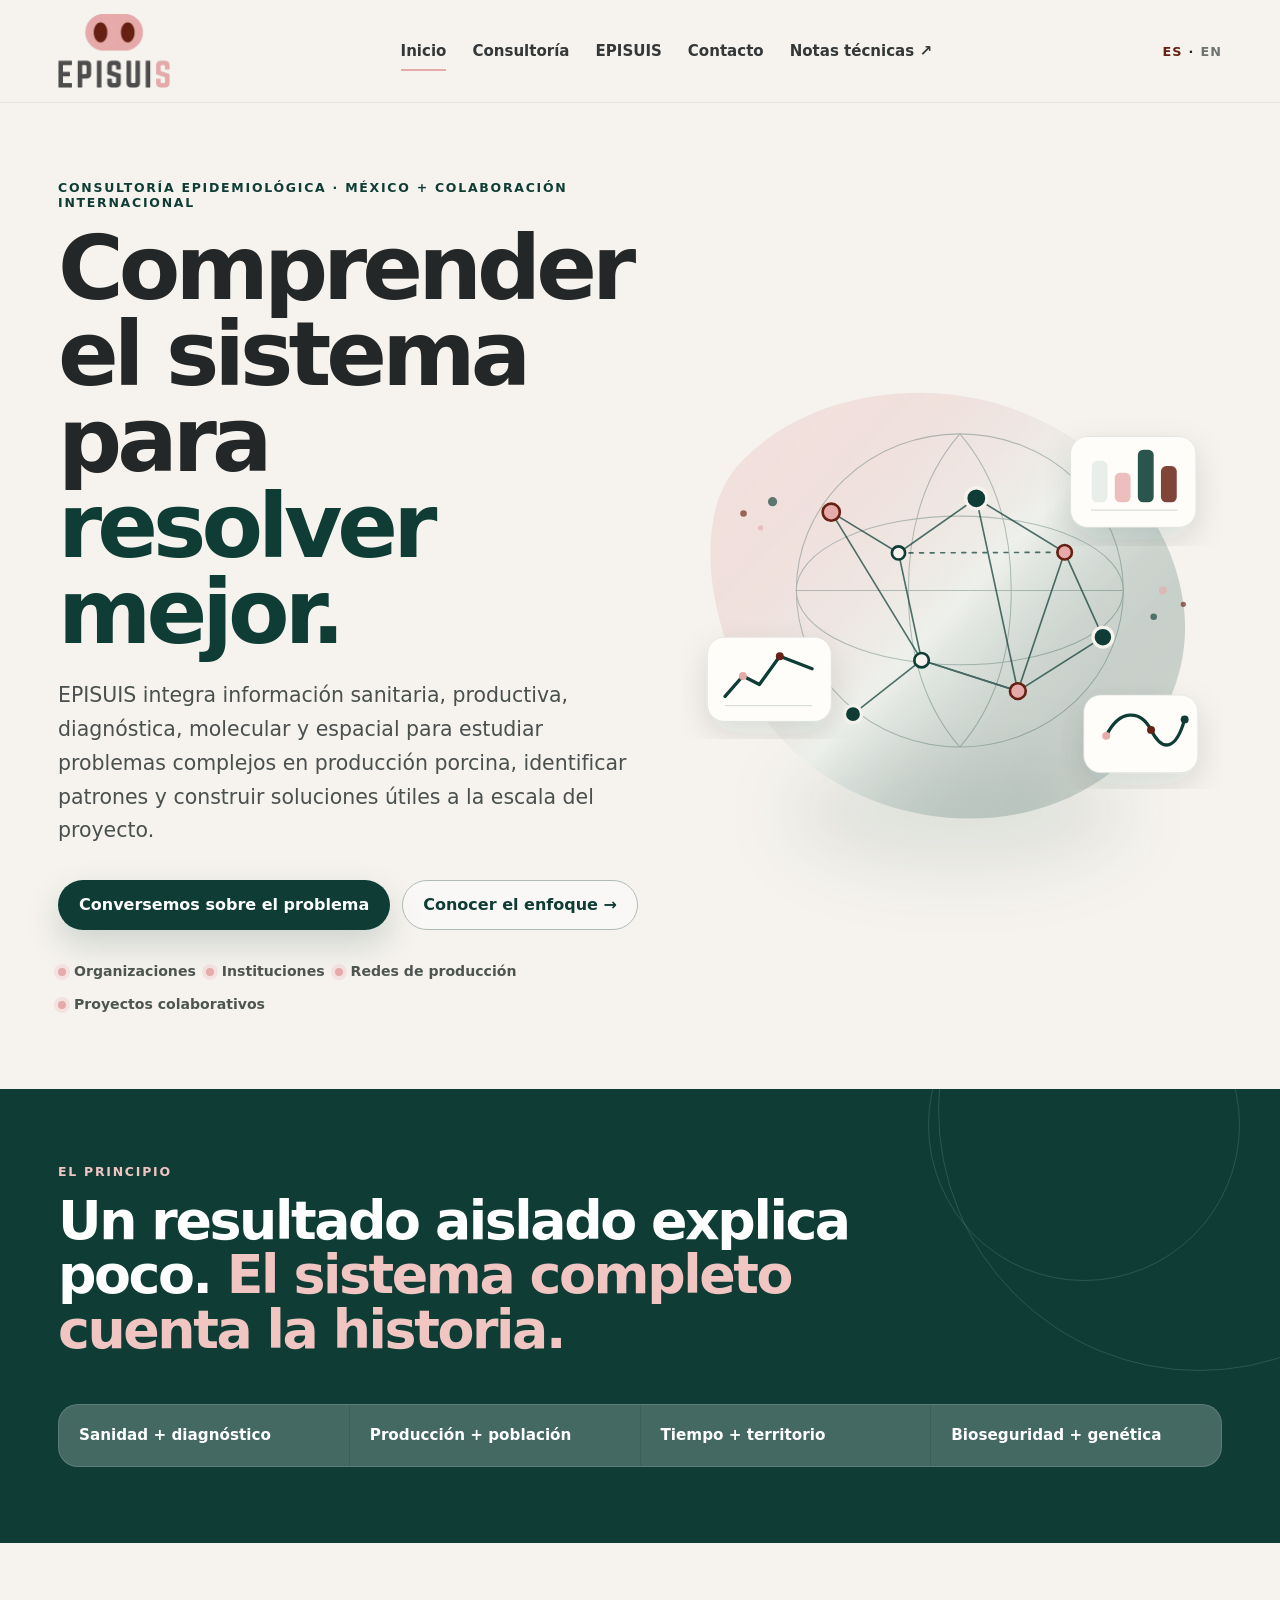
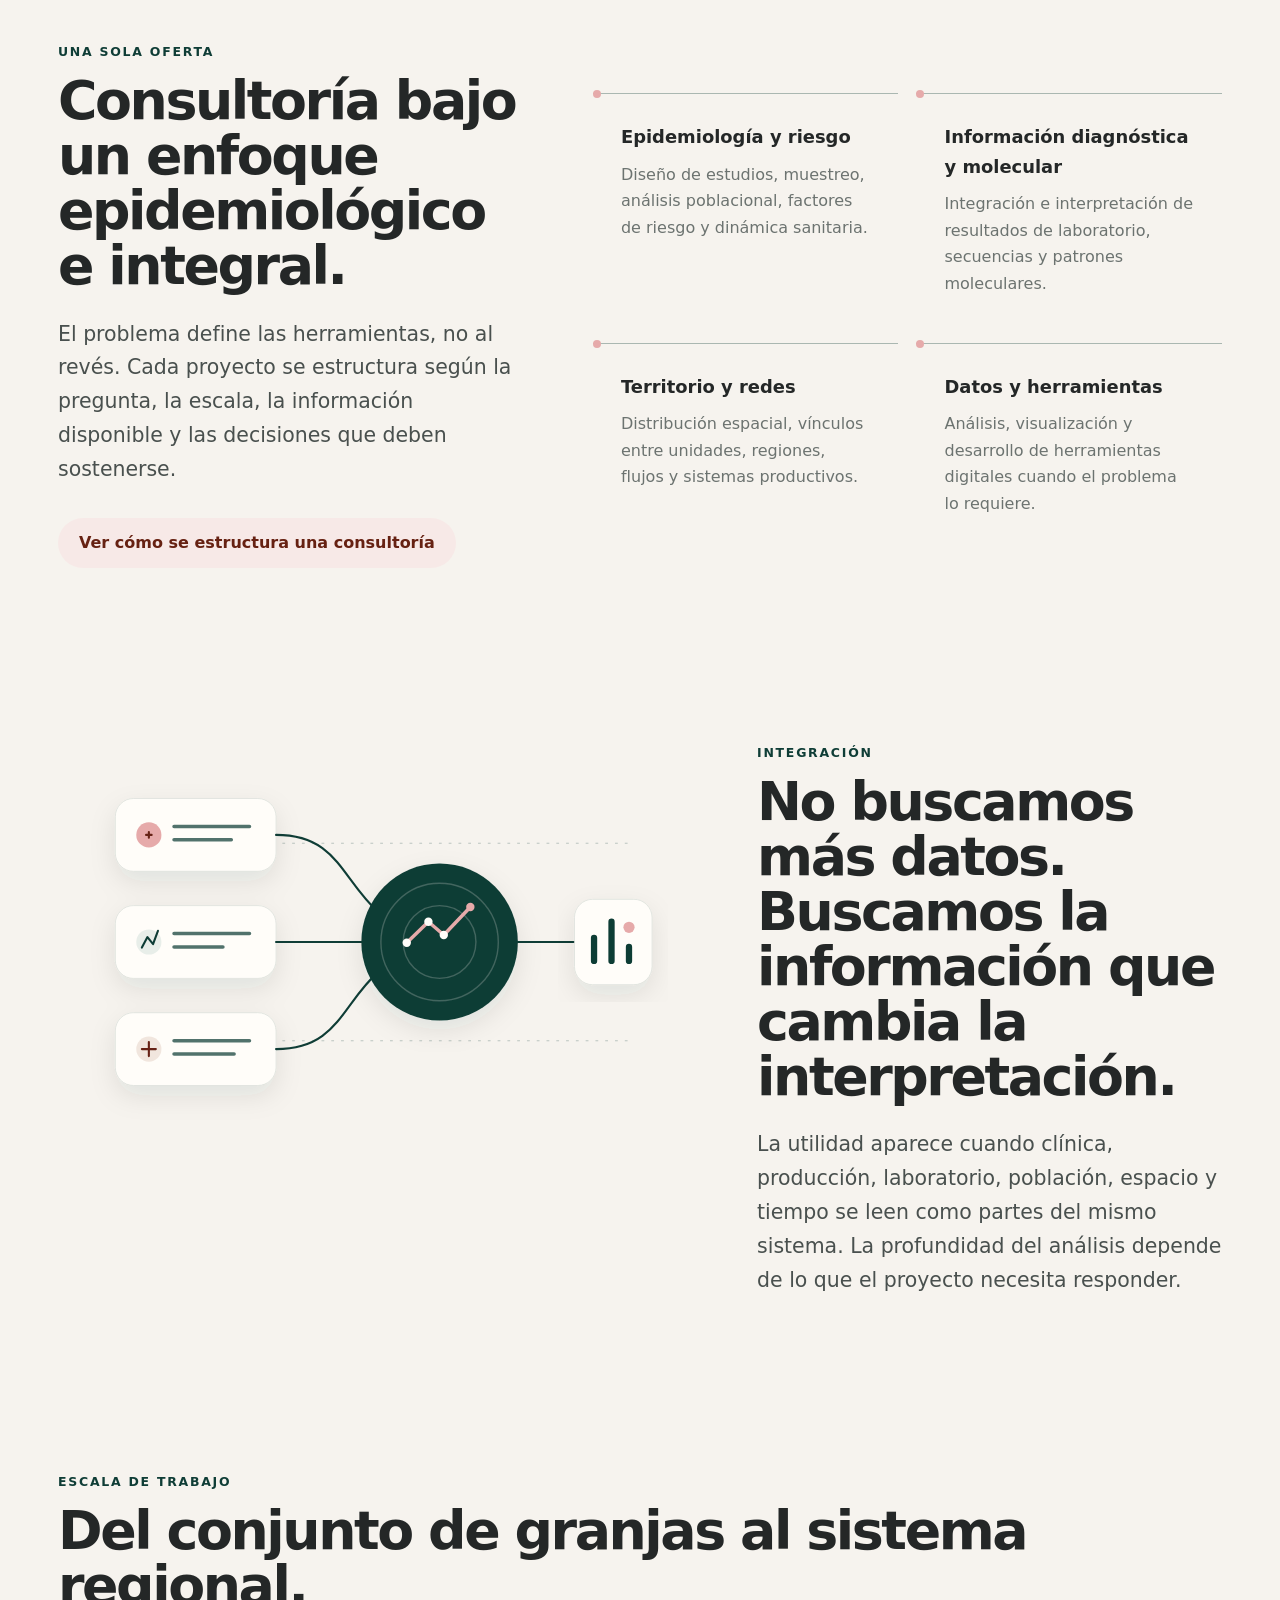
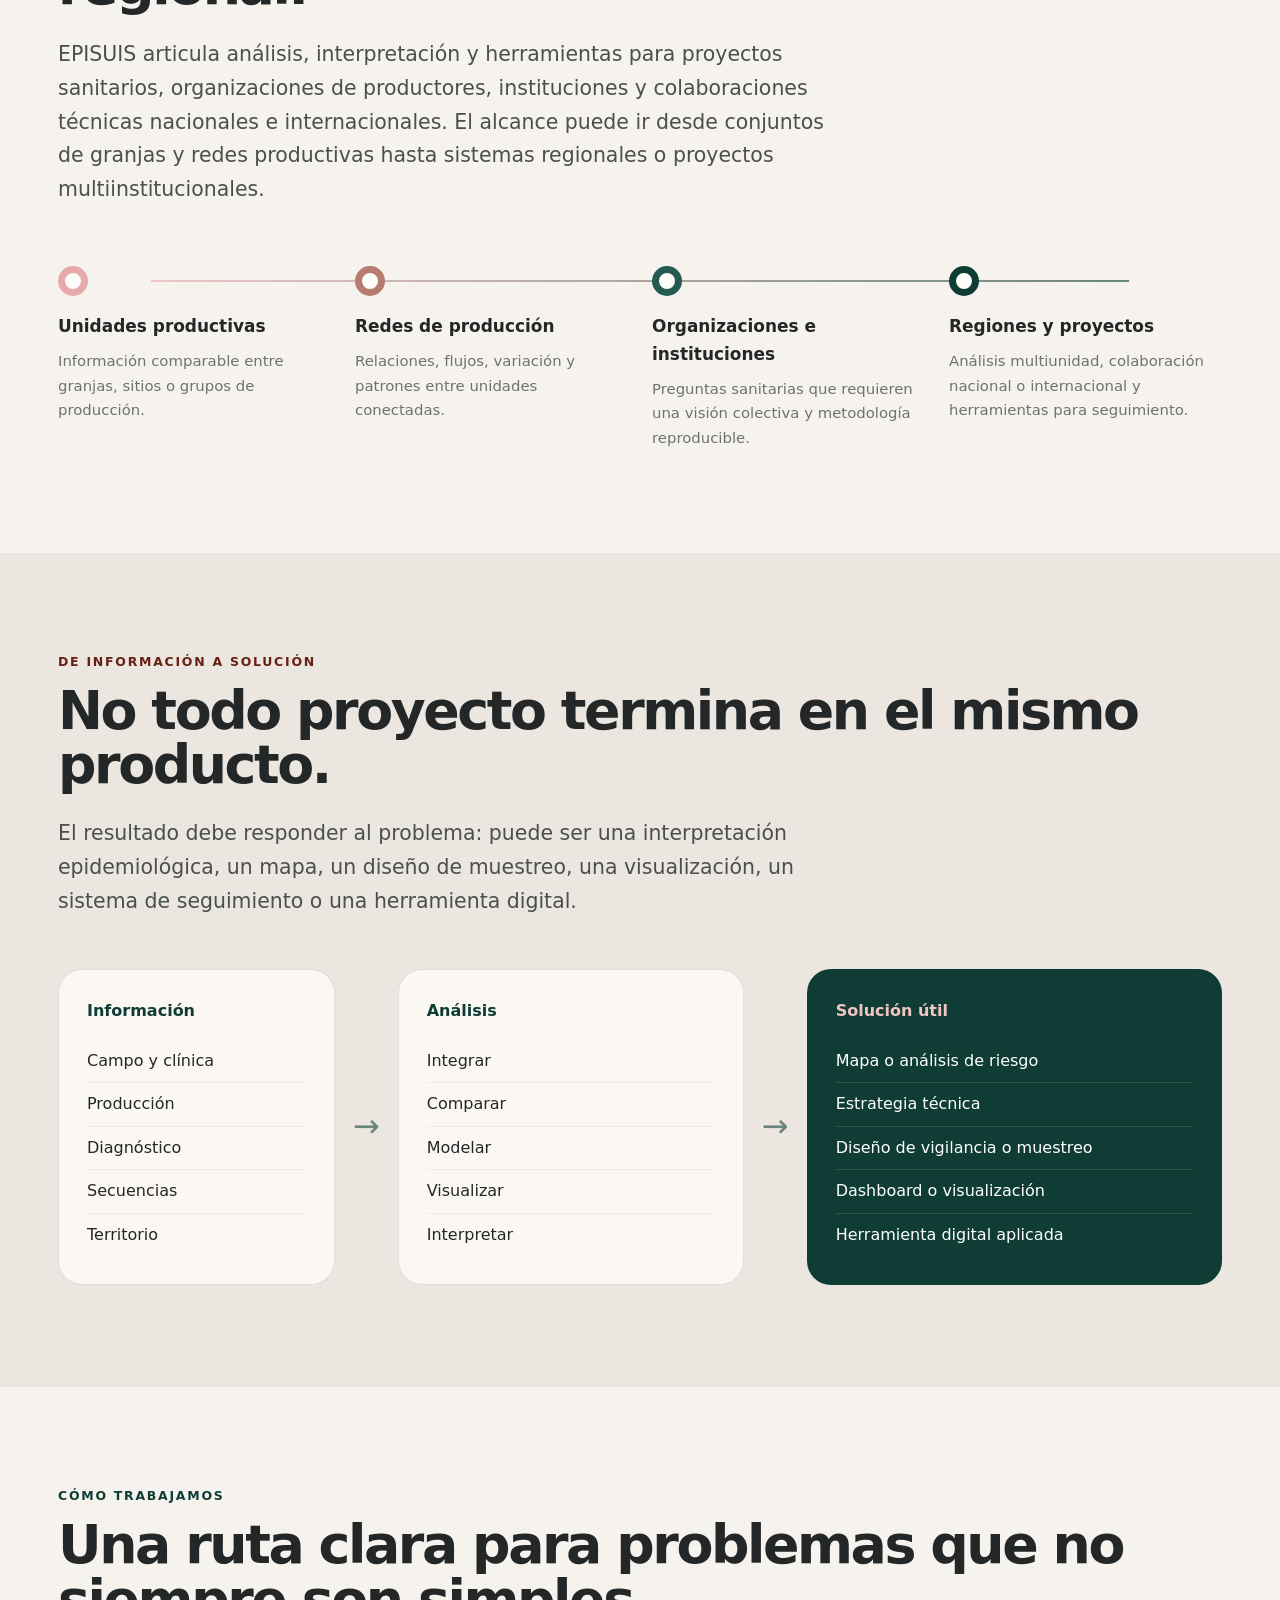
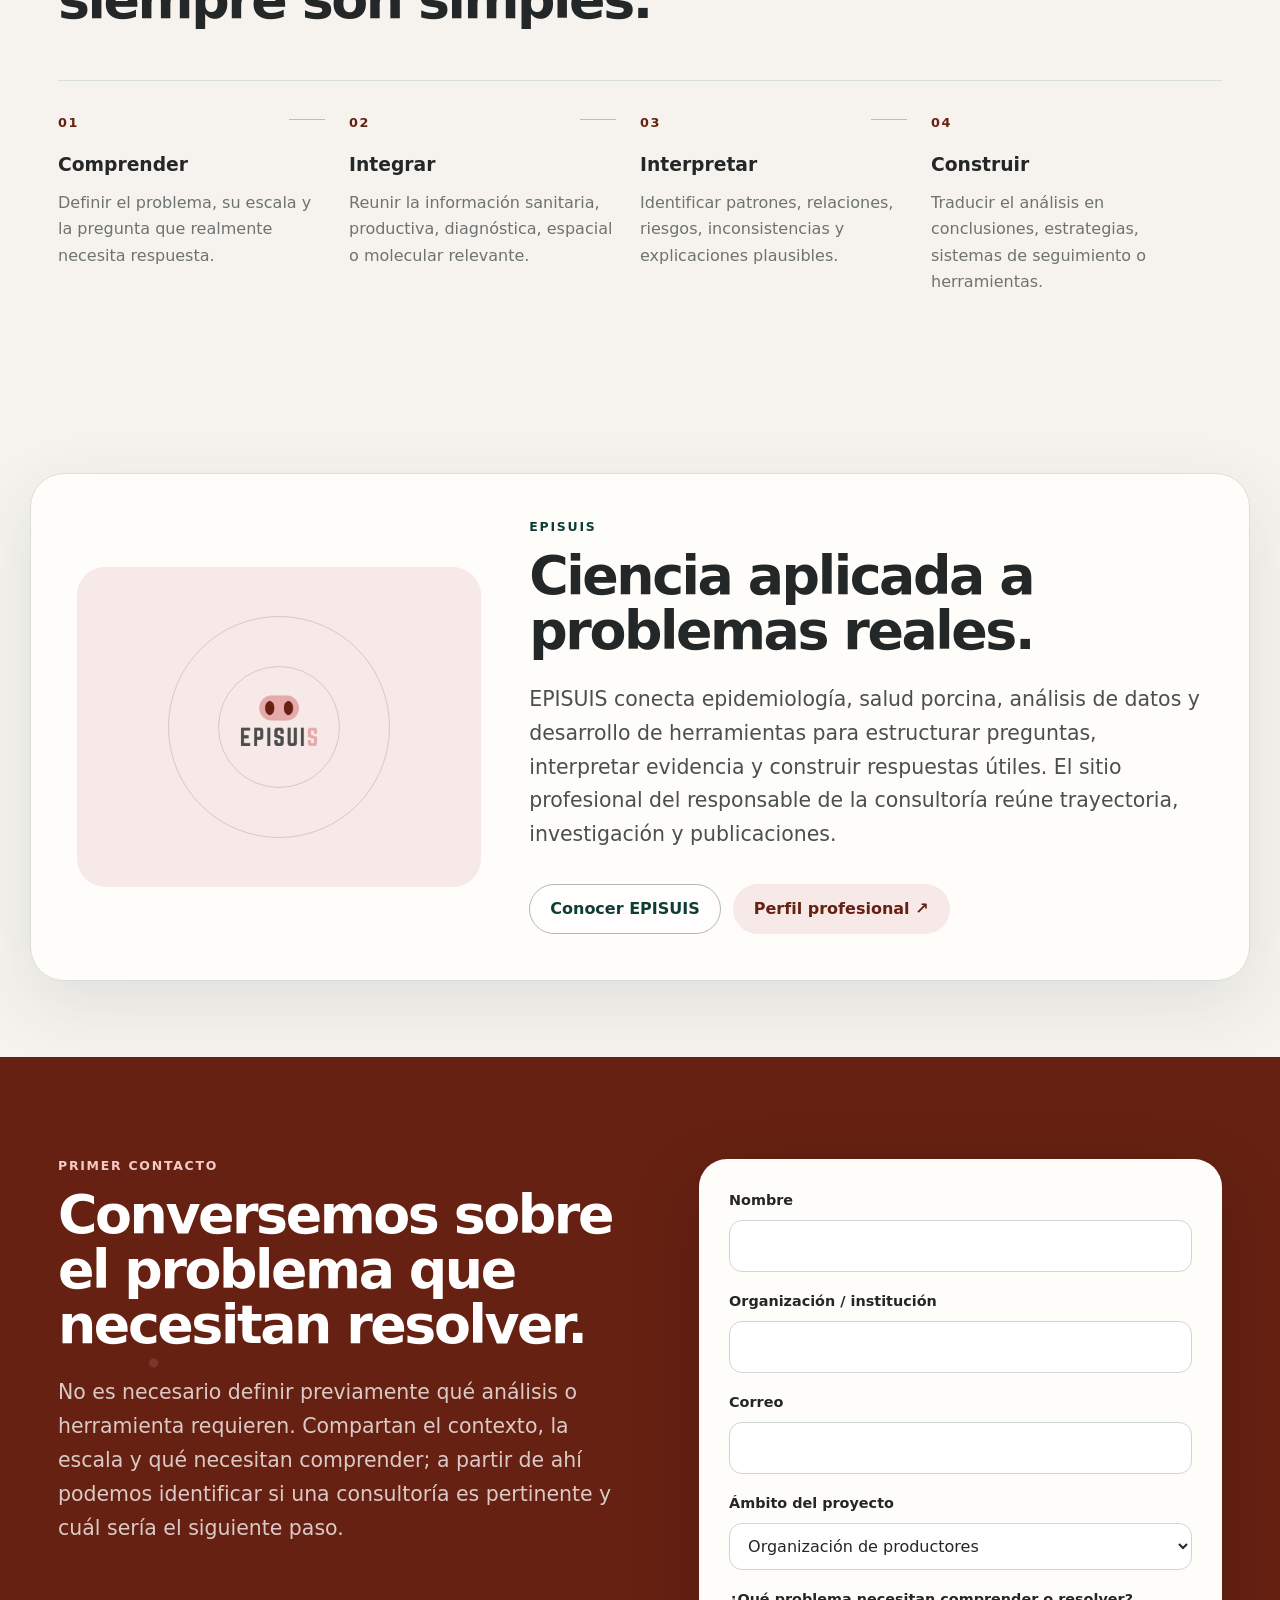
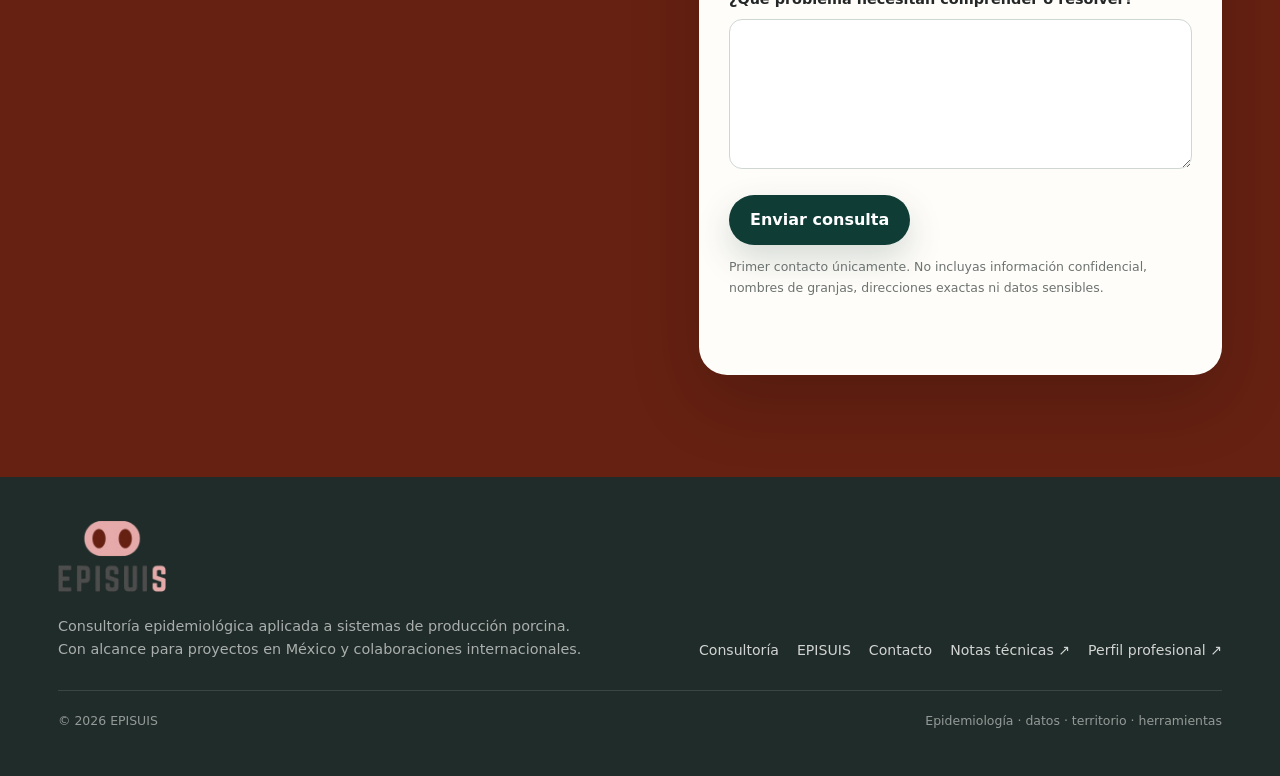
==== index.html @ 304ff1fd "Initial commit" ====
<!doctype html>
<html lang="es-MX">
<head>
  <meta charset="utf-8">
  <meta name="viewport" content="width=device-width, initial-scale=1">
  <title>EPISUIS | Consultoría epidemiológica aplicada a sistemas de producción porcina</title>
  <meta name="description" content="Consultoría epidemiológica para organizaciones, instituciones, redes de producción y proyectos porcinos. Integramos información sanitaria, productiva, diagnóstica, molecular y espacial para comprender problemas complejos y construir soluciones útiles.">
  <meta name="robots" content="index,follow,max-image-preview:large">
  <link rel="canonical" href="https://episuis.com.mx/">
  <link rel="alternate" hreflang="es-MX" href="https://episuis.com.mx/">
  <link rel="alternate" hreflang="en" href="https://episuis.com.mx/en/">
  <link rel="alternate" hreflang="x-default" href="https://episuis.com.mx/">
  <meta property="og:type" content="website">
  <meta property="og:title" content="EPISUIS | Epidemiología aplicada para comprender sistemas complejos">
  <meta property="og:description" content="Consultoría epidemiológica aplicada a sistemas de producción porcina, con alcance para proyectos en México y colaboraciones internacionales.">
  <meta property="og:url" content="https://episuis.com.mx/">
  <meta property="og:site_name" content="EPISUIS">
  <meta property="og:locale" content="es_MX">
  <meta property="og:image" content="https://episuis.com.mx/assets/images/identity/logo-square.png">
  <meta name="twitter:card" content="summary_large_image">
  <link rel="icon" type="image/png" href="assets/images/identity/favicon-source.png">
  <link rel="stylesheet" href="assets/css/style.css">
  <script type="application/ld+json">
  {
    "@context":"https://schema.org",
    "@type":"ProfessionalService",
    "name":"EPISUIS",
    "url":"https://episuis.com.mx/",
    "description":"Consultoría epidemiológica aplicada a sistemas de producción porcina.",
    "areaServed":"Worldwide",
    "knowsAbout":["Epidemiología porcina","Análisis de riesgo","Epidemiología molecular","Bioseguridad","Diseño de muestreo","Análisis espacial","Visualización de datos"]
  }
  </script>
</head>
<body>
<a class="skip-link" href="#contenido">Saltar al contenido</a>
<header class="site-header">
  <div class="header-inner">
    <a class="brand" href="./" aria-label="EPISUIS, inicio"><img src="assets/images/identity/logo-episuis.png" alt="EPISUIS"></a>
    <nav class="nav" aria-label="Navegación principal">
      <a href="./" aria-current="page">Inicio</a>
      <a href="consultoria.html">Consultoría</a>
      <a href="sobre.html">EPISUIS</a>
      <a href="contacto.html">Contacto</a>
      <a href="https://aljogaba.github.io/notas-tecnicas/" target="_blank" rel="noopener">Notas técnicas ↗</a>
    </nav>
    <div class="header-actions">
      <div class="lang-switch" aria-label="Idioma"><span class="active">ES</span><span>·</span><a href="en/">EN</a></div>
      <button class="menu-toggle" type="button" aria-label="Abrir menú" aria-expanded="false"><span></span></button>
    </div>
  </div>
</header>

<main id="contenido">
  <section class="hero">
    <div class="container hero-grid">
      <div class="hero-copy reveal">
        <p class="eyebrow">Consultoría epidemiológica · México + colaboración internacional</p>
        <h1 class="display">Comprender el sistema para <em>resolver mejor.</em></h1>
        <p class="lede">EPISUIS integra información sanitaria, productiva, diagnóstica, molecular y espacial para estudiar problemas complejos en producción porcina, identificar patrones y construir soluciones útiles a la escala del proyecto.</p>
        <div class="btn-row">
          <a class="btn btn-primary" href="contacto.html">Conversemos sobre el problema</a>
          <a class="btn btn-secondary" href="consultoria.html">Conocer el enfoque →</a>
        </div>
        <div class="hero-note" aria-label="Ámbitos de trabajo">
          <span>Organizaciones</span><span>Instituciones</span><span>Redes de producción</span><span>Proyectos colaborativos</span>
        </div>
      </div>
      <div class="hero-visual reveal" aria-hidden="true">
        <img src="assets/images/visuals/hero-system.svg" alt="">
      </div>
    </div>
  </section>

  <section class="statement section-tight">
    <div class="container reveal">
      <p class="eyebrow">El principio</p>
      <h2 class="h2">Un resultado aislado explica poco. <span>El sistema completo cuenta la historia.</span></h2>
      <div class="layer-strip" aria-label="Capas de información">
        <span>Sanidad + diagnóstico</span><span>Producción + población</span><span>Tiempo + territorio</span><span>Bioseguridad + genética</span>
      </div>
    </div>
  </section>

  <section class="section">
    <div class="container split">
      <div class="section-intro reveal">
        <p class="eyebrow">Una sola oferta</p>
        <h2 class="h2">Consultoría bajo un enfoque epidemiológico e integral.</h2>
        <p class="lede">El problema define las herramientas, no al revés. Cada proyecto se estructura según la pregunta, la escala, la información disponible y las decisiones que deben sostenerse.</p>
        <div class="btn-row"><a class="btn btn-soft" href="consultoria.html">Ver cómo se estructura una consultoría</a></div>
      </div>
      <div class="capability-grid reveal">
        <article class="capability"><h3>Epidemiología y riesgo</h3><p>Diseño de estudios, muestreo, análisis poblacional, factores de riesgo y dinámica sanitaria.</p></article>
        <article class="capability"><h3>Información diagnóstica y molecular</h3><p>Integración e interpretación de resultados de laboratorio, secuencias y patrones moleculares.</p></article>
        <article class="capability"><h3>Territorio y redes</h3><p>Distribución espacial, vínculos entre unidades, regiones, flujos y sistemas productivos.</p></article>
        <article class="capability"><h3>Datos y herramientas</h3><p>Análisis, visualización y desarrollo de herramientas digitales cuando el problema lo requiere.</p></article>
      </div>
    </div>
  </section>

  <section class="section-tight">
    <div class="container split reverse">
      <div class="split-media reveal"><img src="assets/images/visuals/integration-system.svg" alt="Esquema de capas de información que convergen en una interpretación epidemiológica y producen una salida útil."></div>
      <div class="section-intro reveal">
        <p class="eyebrow">Integración</p>
        <h2 class="h2">No buscamos más datos. Buscamos la información que cambia la interpretación.</h2>
        <p class="lede">La utilidad aparece cuando clínica, producción, laboratorio, población, espacio y tiempo se leen como partes del mismo sistema. La profundidad del análisis depende de lo que el proyecto necesita responder.</p>
      </div>
    </div>
  </section>

  <section class="section">
    <div class="container reveal">
      <p class="eyebrow">Escala de trabajo</p>
      <h2 class="h2">Del conjunto de granjas al sistema regional.</h2>
      <p class="lede">EPISUIS articula análisis, interpretación y herramientas para proyectos sanitarios, organizaciones de productores, instituciones y colaboraciones técnicas nacionales e internacionales. El alcance puede ir desde conjuntos de granjas y redes productivas hasta sistemas regionales o proyectos multiinstitucionales.</p>
      <div class="scale-track">
        <article class="scale-item"><span class="scale-dot" aria-hidden="true"></span><h3>Unidades productivas</h3><p>Información comparable entre granjas, sitios o grupos de producción.</p></article>
        <article class="scale-item"><span class="scale-dot" aria-hidden="true"></span><h3>Redes de producción</h3><p>Relaciones, flujos, variación y patrones entre unidades conectadas.</p></article>
        <article class="scale-item"><span class="scale-dot" aria-hidden="true"></span><h3>Organizaciones e instituciones</h3><p>Preguntas sanitarias que requieren una visión colectiva y metodología reproducible.</p></article>
        <article class="scale-item"><span class="scale-dot" aria-hidden="true"></span><h3>Regiones y proyectos</h3><p>Análisis multiunidad, colaboración nacional o internacional y herramientas para seguimiento.</p></article>
      </div>
    </div>
  </section>

  <section class="output-section section">
    <div class="container reveal">
      <p class="eyebrow kicker-rose">De información a solución</p>
      <h2 class="h2">No todo proyecto termina en el mismo producto.</h2>
      <p class="lede">El resultado debe responder al problema: puede ser una interpretación epidemiológica, un mapa, un diseño de muestreo, una visualización, un sistema de seguimiento o una herramienta digital.</p>
      <div class="output-flow" aria-label="Flujo de información a soluciones">
        <div class="output-group"><strong>Información</strong><ul><li>Campo y clínica</li><li>Producción</li><li>Diagnóstico</li><li>Secuencias</li><li>Territorio</li></ul></div>
        <div class="flow-arrow" aria-hidden="true">→</div>
        <div class="output-group"><strong>Análisis</strong><ul><li>Integrar</li><li>Comparar</li><li>Modelar</li><li>Visualizar</li><li>Interpretar</li></ul></div>
        <div class="flow-arrow" aria-hidden="true">→</div>
        <div class="output-group output-emphasis"><strong>Solución útil</strong><ul><li>Mapa o análisis de riesgo</li><li>Estrategia técnica</li><li>Diseño de vigilancia o muestreo</li><li>Dashboard o visualización</li><li>Herramienta digital aplicada</li></ul></div>
      </div>
    </div>
  </section>

  <section class="section">
    <div class="container reveal">
      <p class="eyebrow">Cómo trabajamos</p>
      <h2 class="h2">Una ruta clara para problemas que no siempre son simples.</h2>
      <div class="process">
        <article><span class="num">01</span><h3>Comprender</h3><p>Definir el problema, su escala y la pregunta que realmente necesita respuesta.</p></article>
        <article><span class="num">02</span><h3>Integrar</h3><p>Reunir la información sanitaria, productiva, diagnóstica, espacial o molecular relevante.</p></article>
        <article><span class="num">03</span><h3>Interpretar</h3><p>Identificar patrones, relaciones, riesgos, inconsistencias y explicaciones plausibles.</p></article>
        <article><span class="num">04</span><h3>Construir</h3><p>Traducir el análisis en conclusiones, estrategias, sistemas de seguimiento o herramientas.</p></article>
      </div>
    </div>
  </section>

  <section class="section-tight">
    <div class="container about-panel reveal">
      <div class="about-mark"><img src="assets/images/identity/logo-square.png" alt="Logo de EPISUIS"></div>
      <div>
        <p class="eyebrow">EPISUIS</p>
        <h2 class="h2">Ciencia aplicada a problemas reales.</h2>
        <p class="lede">EPISUIS conecta epidemiología, salud porcina, análisis de datos y desarrollo de herramientas para estructurar preguntas, interpretar evidencia y construir respuestas útiles. El sitio profesional del responsable de la consultoría reúne trayectoria, investigación y publicaciones.</p>
        <div class="btn-row"><a class="btn btn-secondary" href="sobre.html">Conocer EPISUIS</a><a class="btn btn-soft" href="https://aljogaba.github.io/" target="_blank" rel="noopener">Perfil profesional ↗</a></div>
      </div>
    </div>
  </section>

  <section class="contact-band section" id="contacto">
    <div class="container contact-grid">
      <div class="reveal">
        <p class="eyebrow">Primer contacto</p>
        <h2 class="h2">Conversemos sobre el problema que necesitan resolver.</h2>
        <p class="lede">No es necesario definir previamente qué análisis o herramienta requieren. Compartan el contexto, la escala y qué necesitan comprender; a partir de ahí podemos identificar si una consultoría es pertinente y cuál sería el siguiente paso.</p>
      </div>
      <form class="form-card reveal" data-contact-form data-endpoint="" data-sending="Enviando…" data-success="Mensaje enviado." data-error="No fue posible enviar el formulario. Puedes escribirnos por correo.">
        <div class="field"><label for="name">Nombre</label><input id="name" name="name" autocomplete="name" required></div>
        <div class="field"><label for="organization">Organización / institución</label><input id="organization" name="organization" autocomplete="organization"></div>
        <div class="field"><label for="email">Correo</label><input id="email" type="email" name="email" autocomplete="email" required></div>
        <div class="field"><label for="scope">Ámbito del proyecto</label><select id="scope" name="scope"><option>Organización de productores</option><option>Red o sistema de producción</option><option>Institución</option><option>Proyecto de investigación o desarrollo</option><option>Conjunto de granjas</option><option>Otro</option></select></div>
        <div class="field"><label for="problem">¿Qué problema necesitan comprender o resolver?</label><textarea id="problem" name="problem" required></textarea></div>
        <button class="btn btn-primary" type="submit">Enviar consulta</button>
        <p class="form-note">Primer contacto únicamente. No incluyas información confidencial, nombres de granjas, direcciones exactas ni datos sensibles.</p>
        <p class="form-status" aria-live="polite"></p>
      </form>
    </div>
  </section>
</main>

<footer class="site-footer">
  <div class="container">
    <div class="footer-grid">
      <div class="footer-brand"><img src="assets/images/identity/logo-episuis.png" alt="EPISUIS"><p>Consultoría epidemiológica aplicada a sistemas de producción porcina. Con alcance para proyectos en México y colaboraciones internacionales.</p></div>
      <div class="footer-links"><a href="consultoria.html">Consultoría</a><a href="sobre.html">EPISUIS</a><a href="contacto.html">Contacto</a><a href="https://aljogaba.github.io/notas-tecnicas/" target="_blank" rel="noopener">Notas técnicas ↗</a><a href="https://aljogaba.github.io/" target="_blank" rel="noopener">Perfil profesional ↗</a></div>
    </div>
    <div class="footer-bottom"><span>© <span data-year></span> EPISUIS</span><span>Epidemiología · datos · territorio · herramientas</span></div>
  </div>
</footer>
<script src="assets/js/main.js" defer></script>
</body>
</html>
---- assets/css/style.css ----
:root {
  --ink: #242727;
  --graphite: #4d4d4d;
  --muted: #6c7370;
  --green: #0f3d36;
  --green-2: #245a51;
  --green-soft: #e8eee9;
  --rose: #e6aaaa;
  --rose-soft: #f7e9e7;
  --brown: #662112;
  --sand: #f6f3ee;
  --paper: #fffdf9;
  --line: #d8ded9;
  --white: #ffffff;
  --shadow: 0 24px 70px rgba(15, 61, 54, 0.10);
  --radius-xl: 34px;
  --radius-lg: 24px;
  --radius-md: 16px;
  --max: 1220px;
}

* { box-sizing: border-box; }
html { scroll-behavior: smooth; }
body {
  margin: 0;
  background: var(--sand);
  color: var(--ink);
  font-family: Inter, ui-sans-serif, system-ui, -apple-system, BlinkMacSystemFont, "Segoe UI", sans-serif;
  line-height: 1.65;
  text-rendering: optimizeLegibility;
}
body::before {
  content: "";
  position: fixed;
  inset: 0;
  pointer-events: none;
  opacity: .25;
  background-image:
    linear-gradient(rgba(15,61,54,.028) 1px, transparent 1px),
    linear-gradient(90deg, rgba(15,61,54,.028) 1px, transparent 1px);
  background-size: 36px 36px;
  mask-image: linear-gradient(to bottom, black 0%, transparent 78%);
  z-index: -1;
}

a { color: inherit; }
img, svg { max-width: 100%; }
button, input, textarea, select { font: inherit; }

.skip-link {
  position: absolute;
  left: -9999px;
  top: 0;
}
.skip-link:focus {
  left: 16px;
  top: 16px;
  z-index: 9999;
  background: var(--paper);
  padding: 10px 14px;
  border-radius: 10px;
}

.site-header {
  position: sticky;
  top: 0;
  z-index: 100;
  background: rgba(246, 243, 238, .88);
  backdrop-filter: blur(18px);
  border-bottom: 1px solid rgba(15,61,54,.08);
}
.header-inner {
  max-width: var(--max);
  margin: 0 auto;
  padding: 14px 28px;
  display: grid;
  grid-template-columns: auto 1fr auto;
  align-items: center;
  gap: 28px;
}
.brand { display: inline-flex; align-items: center; text-decoration: none; }
.brand img { width: 112px; height: auto; display: block; }
.nav {
  display: flex;
  justify-content: center;
  align-items: center;
  gap: 26px;
}
.nav a {
  text-decoration: none;
  font-size: .94rem;
  font-weight: 650;
  color: #343838;
  position: relative;
}
.nav a::after {
  content: "";
  position: absolute;
  left: 0;
  bottom: -7px;
  width: 100%;
  height: 2px;
  background: var(--rose);
  transform: scaleX(0);
  transform-origin: left;
  transition: transform .2s ease;
}
.nav a:hover::after,
.nav a[aria-current="page"]::after { transform: scaleX(1); }
.header-actions { display: flex; align-items: center; gap: 10px; }
.lang-switch {
  display: inline-flex;
  align-items: center;
  gap: 6px;
  font-size: .8rem;
  font-weight: 800;
  letter-spacing: .08em;
  text-transform: uppercase;
}
.lang-switch a { text-decoration: none; color: var(--muted); }
.lang-switch .active { color: var(--brown); }
.menu-toggle {
  display: none;
  border: 1px solid var(--line);
  background: var(--paper);
  border-radius: 12px;
  width: 44px;
  height: 44px;
  align-items: center;
  justify-content: center;
  cursor: pointer;
}
.menu-toggle span,
.menu-toggle::before,
.menu-toggle::after {
  content: "";
  display: block;
  width: 18px;
  height: 2px;
  background: var(--green);
  margin: 4px auto;
}

.container { max-width: var(--max); margin: 0 auto; padding: 0 28px; }
.section { padding: 102px 0; }
.section-tight { padding: 76px 0; }
.eyebrow {
  margin: 0 0 14px;
  color: var(--green);
  font-size: .78rem;
  line-height: 1.2;
  letter-spacing: .14em;
  text-transform: uppercase;
  font-weight: 850;
}
.kicker-rose { color: var(--brown); }
.display {
  margin: 0;
  font-size: clamp(3.25rem, 7vw, 6.75rem);
  line-height: .96;
  letter-spacing: -.055em;
  font-weight: 820;
  max-width: 850px;
}
.display em { font-style: normal; color: var(--green); }
.h2 {
  margin: 0;
  font-size: clamp(2.2rem, 4.2vw, 4.6rem);
  line-height: 1.02;
  letter-spacing: -.045em;
  font-weight: 800;
}
.h3 { margin: 0; font-size: 1.35rem; line-height: 1.25; }
.lede {
  margin: 24px 0 0;
  font-size: clamp(1.08rem, 1.6vw, 1.35rem);
  color: #49504e;
  max-width: 770px;
}
.muted { color: var(--muted); }

.btn-row { display: flex; flex-wrap: wrap; gap: 12px; margin-top: 32px; }
.btn {
  display: inline-flex;
  align-items: center;
  justify-content: center;
  gap: 10px;
  min-height: 50px;
  padding: 0 20px;
  border-radius: 999px;
  text-decoration: none;
  font-weight: 760;
  border: 1px solid transparent;
  transition: transform .18s ease, box-shadow .18s ease, background .18s ease;
}
.btn:hover { transform: translateY(-2px); }
.btn-primary { background: var(--green); color: white; box-shadow: 0 14px 34px rgba(15,61,54,.18); }
.btn-primary:hover { background: #123f38; }
.btn-secondary { border-color: #aebbb5; background: rgba(255,255,255,.45); color: var(--green); }
.btn-soft { background: var(--rose-soft); color: var(--brown); }

.hero { padding: 78px 0 72px; overflow: hidden; }
.hero-grid {
  display: grid;
  grid-template-columns: minmax(0, 1.05fr) minmax(380px, .95fr);
  gap: 54px;
  align-items: center;
}
.hero-copy { position: relative; z-index: 2; }
.hero-note {
  margin-top: 30px;
  display: flex;
  flex-wrap: wrap;
  gap: 10px;
}
.hero-note span {
  display: inline-flex;
  align-items: center;
  gap: 8px;
  color: #4d5551;
  font-size: .88rem;
  font-weight: 650;
}
.hero-note span::before {
  content: "";
  width: 8px;
  height: 8px;
  border-radius: 50%;
  background: var(--rose);
  box-shadow: 0 0 0 4px rgba(230,170,170,.22);
}
.hero-visual {
  position: relative;
  min-height: 590px;
  display: grid;
  place-items: center;
}
.hero-visual img {
  width: min(680px, 120%);
  max-width: none;
  animation: float 7s ease-in-out infinite;
}
.hero-visual::after {
  content: "";
  position: absolute;
  width: 64%;
  height: 18%;
  bottom: 5%;
  border-radius: 50%;
  background: rgba(15,61,54,.10);
  filter: blur(36px);
  z-index: -1;
}
@keyframes float { 0%,100% { transform: translateY(0); } 50% { transform: translateY(-12px); } }

.statement {
  background: var(--green);
  color: white;
  overflow: hidden;
  position: relative;
}
.statement::before,
.statement::after {
  content: "";
  position: absolute;
  border: 1px solid rgba(255,255,255,.13);
  border-radius: 50%;
}
.statement::before { width: 520px; height: 520px; right: -180px; top: -240px; }
.statement::after { width: 310px; height: 310px; right: 40px; top: -120px; }
.statement .eyebrow { color: #f0c5c2; }
.statement .h2 { max-width: 940px; }
.statement .h2 span { color: #f0c5c2; }
.layer-strip {
  margin-top: 46px;
  display: grid;
  grid-template-columns: repeat(4, minmax(0,1fr));
  gap: 1px;
  background: rgba(255,255,255,.18);
  border: 1px solid rgba(255,255,255,.18);
  border-radius: 20px;
  overflow: hidden;
}
.layer-strip span {
  background: rgba(255,255,255,.05);
  padding: 18px 20px;
  font-weight: 700;
  font-size: .95rem;
}

.split {
  display: grid;
  grid-template-columns: minmax(0,.85fr) minmax(0,1.15fr);
  gap: 70px;
  align-items: start;
}
.split.reverse { grid-template-columns: minmax(0,1.15fr) minmax(0,.85fr); }
.split-media img { width: 100%; display: block; }
.section-intro { max-width: 660px; }

.capability-grid {
  margin-top: 48px;
  display: grid;
  grid-template-columns: repeat(2, minmax(0,1fr));
  gap: 18px;
}
.capability {
  padding: 28px;
  border-top: 1px solid #aab7b1;
  position: relative;
}
.capability::before {
  content: "";
  position: absolute;
  left: 0;
  top: -4px;
  width: 8px;
  height: 8px;
  border-radius: 50%;
  background: var(--rose);
}
.capability h3 { margin: 0 0 10px; font-size: 1.12rem; }
.capability p { margin: 0; color: var(--muted); }

.scale-track {
  margin-top: 52px;
  position: relative;
  display: grid;
  grid-template-columns: repeat(4, 1fr);
  gap: 24px;
}
.scale-track::before {
  content: "";
  position: absolute;
  top: 21px;
  left: 8%;
  right: 8%;
  height: 2px;
  background: linear-gradient(90deg, var(--rose), var(--green));
  opacity: .6;
}
.scale-item { position: relative; padding-top: 54px; }
.scale-dot {
  position: absolute;
  top: 7px;
  left: 0;
  width: 30px;
  height: 30px;
  border-radius: 50%;
  background: var(--paper);
  border: 7px solid var(--green);
  z-index: 2;
}
.scale-item:nth-child(1) .scale-dot { border-color: var(--rose); }
.scale-item:nth-child(2) .scale-dot { border-color: #b77b70; }
.scale-item:nth-child(3) .scale-dot { border-color: var(--green-2); }
.scale-item h3 { margin: 0 0 8px; font-size: 1.06rem; }
.scale-item p { margin: 0; color: var(--muted); font-size: .93rem; }

.output-section { background: #ebe6df; }
.output-flow {
  margin-top: 50px;
  display: grid;
  grid-template-columns: .8fr auto 1fr auto 1.2fr;
  gap: 18px;
  align-items: center;
}
.output-group {
  background: rgba(255,253,249,.78);
  border: 1px solid rgba(15,61,54,.12);
  border-radius: var(--radius-lg);
  padding: 28px;
  min-height: 270px;
}
.output-group strong { display:block; margin-bottom: 16px; color: var(--green); }
.output-group ul { margin: 0; padding: 0; list-style: none; }
.output-group li { padding: 8px 0; border-bottom: 1px solid rgba(15,61,54,.08); }
.output-group li:last-child { border-bottom: 0; }
.flow-arrow { font-size: 2rem; color: var(--green); opacity: .58; }
.output-emphasis { background: var(--green); color: white; }
.output-emphasis strong { color: #f0c5c2; }
.output-emphasis li { border-bottom-color: rgba(255,255,255,.12); }

.process {
  display: grid;
  grid-template-columns: repeat(4, minmax(0,1fr));
  gap: 0;
  margin-top: 52px;
  border-top: 1px solid var(--line);
}
.process article { padding: 28px 26px 0 0; position: relative; }
.process article:not(:last-child)::after {
  content: "";
  position: absolute;
  right: 24px;
  top: 38px;
  width: 36px;
  height: 1px;
  background: var(--rose);
}
.process .num { font-size: .8rem; font-weight: 900; color: var(--brown); letter-spacing: .12em; }
.process h3 { margin: 15px 0 9px; }
.process p { margin: 0; color: var(--muted); }

.about-panel {
  display: grid;
  grid-template-columns: .75fr 1.25fr;
  gap: 48px;
  align-items: center;
  background: var(--paper);
  border: 1px solid var(--line);
  border-radius: var(--radius-xl);
  padding: 46px;
  box-shadow: var(--shadow);
}
.about-mark {
  background: var(--rose-soft);
  border-radius: 28px;
  min-height: 320px;
  display: grid;
  place-items: center;
  position: relative;
  overflow: hidden;
}
.about-mark::before,
.about-mark::after {
  content: "";
  position: absolute;
  width: 220px;
  height: 220px;
  border-radius: 50%;
  border: 1px solid rgba(102,33,18,.18);
}
.about-mark::after { width: 120px; height: 120px; }
.about-mark img { width: 170px; position: relative; z-index: 2; }

.contact-band {
  background: var(--brown);
  color: white;
  position: relative;
  overflow: hidden;
}
.contact-band::before {
  content: "";
  position: absolute;
  inset: 0;
  background:
    radial-gradient(circle at 12% 30%, rgba(230,170,170,.16) 0 4px, transparent 5px),
    radial-gradient(circle at 78% 22%, rgba(230,170,170,.18) 0 6px, transparent 7px),
    radial-gradient(circle at 88% 70%, rgba(255,255,255,.12) 0 4px, transparent 5px);
}
.contact-grid {
  position: relative;
  display: grid;
  grid-template-columns: 1fr .9fr;
  gap: 60px;
  align-items: start;
}
.contact-band .eyebrow { color: #f5cbc7; }
.contact-band .lede { color: rgba(255,255,255,.76); }

.form-card {
  background: var(--paper);
  color: var(--ink);
  border-radius: 28px;
  padding: 30px;
  box-shadow: 0 26px 70px rgba(0,0,0,.18);
}
.field { margin-bottom: 18px; }
.field label { display: block; font-weight: 760; font-size: .9rem; margin-bottom: 7px; }
.field input,
.field textarea,
.field select {
  width: 100%;
  border: 1px solid #cfd7d3;
  background: #fff;
  border-radius: 13px;
  padding: 12px 14px;
  color: var(--ink);
  outline: none;
}
.field textarea { min-height: 150px; resize: vertical; }
.field input:focus,
.field textarea:focus,
.field select:focus { border-color: var(--green); box-shadow: 0 0 0 3px rgba(15,61,54,.08); }
.form-note { font-size: .78rem; color: var(--muted); margin: 12px 0 0; }
.form-status { min-height: 1.5em; font-size: .85rem; margin-top: 12px; color: var(--green); }

.page-hero { padding: 88px 0 70px; }
.page-hero .display { max-width: 1000px; }
.page-hero-grid {
  display: grid;
  grid-template-columns: 1fr .72fr;
  gap: 62px;
  align-items: end;
}
.page-aside {
  border-left: 1px solid #aab7b1;
  padding-left: 28px;
  color: var(--muted);
}
.page-aside strong { color: var(--green); display:block; margin-bottom: 8px; }
.rich-copy { max-width: 790px; }
.rich-copy h2 { font-size: clamp(1.8rem, 3vw, 3rem); line-height: 1.12; letter-spacing: -.03em; margin: 54px 0 16px; }
.rich-copy h3 { margin: 34px 0 10px; }
.rich-copy p { font-size: 1.05rem; color: #4b5350; }
.rich-copy ul { padding-left: 20px; color: #4b5350; }

.site-footer { padding: 44px 0; background: #202c29; color: white; }
.footer-grid {
  display: grid;
  grid-template-columns: 1fr auto;
  gap: 30px;
  align-items: end;
}
.footer-brand img { width: 108px; }
.footer-brand p { max-width: 540px; color: rgba(255,255,255,.62); margin: 14px 0 0; font-size: .9rem; }
.footer-links { display: flex; gap: 18px; flex-wrap: wrap; justify-content: flex-end; }
.footer-links a { color: rgba(255,255,255,.8); text-decoration: none; font-size: .88rem; }
.footer-bottom { margin-top: 28px; padding-top: 20px; border-top: 1px solid rgba(255,255,255,.12); color: rgba(255,255,255,.52); font-size: .78rem; display:flex; justify-content:space-between; gap:20px; flex-wrap:wrap; }

.reveal { opacity: 0; transform: translateY(18px); transition: opacity .65s ease, transform .65s ease; }
.reveal.is-visible { opacity: 1; transform: none; }

@media (prefers-reduced-motion: reduce) {
  *, *::before, *::after { scroll-behavior: auto !important; animation-duration: .001ms !important; animation-iteration-count: 1 !important; transition-duration: .001ms !important; }
  .reveal { opacity: 1; transform: none; }
}

@media (max-width: 980px) {
  .header-inner { grid-template-columns: auto 1fr auto; gap: 16px; }
  .nav { position: fixed; inset: 73px 16px auto 16px; display: none; flex-direction: column; align-items: stretch; padding: 18px; background: var(--paper); border: 1px solid var(--line); border-radius: 20px; box-shadow: var(--shadow); }
  .nav.is-open { display: flex; }
  .nav a { padding: 8px 4px; }
  .menu-toggle { display: inline-flex; }
  .hero-grid, .split, .split.reverse, .contact-grid, .page-hero-grid { grid-template-columns: 1fr; }
  .hero { padding-top: 58px; }
  .hero-visual { min-height: auto; margin-top: -20px; }
  .hero-visual img { width: min(690px, 100%); }
  .layer-strip { grid-template-columns: repeat(2,1fr); }
  .scale-track { grid-template-columns: repeat(2,1fr); }
  .scale-track::before { display:none; }
  .output-flow { grid-template-columns: 1fr; }
  .flow-arrow { transform: rotate(90deg); justify-self:center; }
  .process { grid-template-columns: repeat(2,1fr); gap: 28px; }
  .process article:not(:last-child)::after { display:none; }
  .about-panel { grid-template-columns: 1fr; }
}

@media (max-width: 680px) {
  .header-inner, .container { padding-left: 18px; padding-right: 18px; }
  .brand img { width: 96px; }
  .lang-switch { display:none; }
  .section { padding: 76px 0; }
  .section-tight { padding: 60px 0; }
  .display { font-size: clamp(2.65rem, 14vw, 4.45rem); }
  .h2 { font-size: clamp(2rem, 10vw, 3rem); }
  .capability-grid, .layer-strip, .scale-track, .process { grid-template-columns: 1fr; }
  .capability { padding-left: 20px; }
  .about-panel { padding: 24px; border-radius: 24px; }
  .about-mark { min-height: 240px; }
  .contact-grid { gap: 34px; }
  .form-card { padding: 22px; border-radius: 22px; }
  .footer-grid { grid-template-columns: 1fr; }
  .footer-links { justify-content:flex-start; }
}
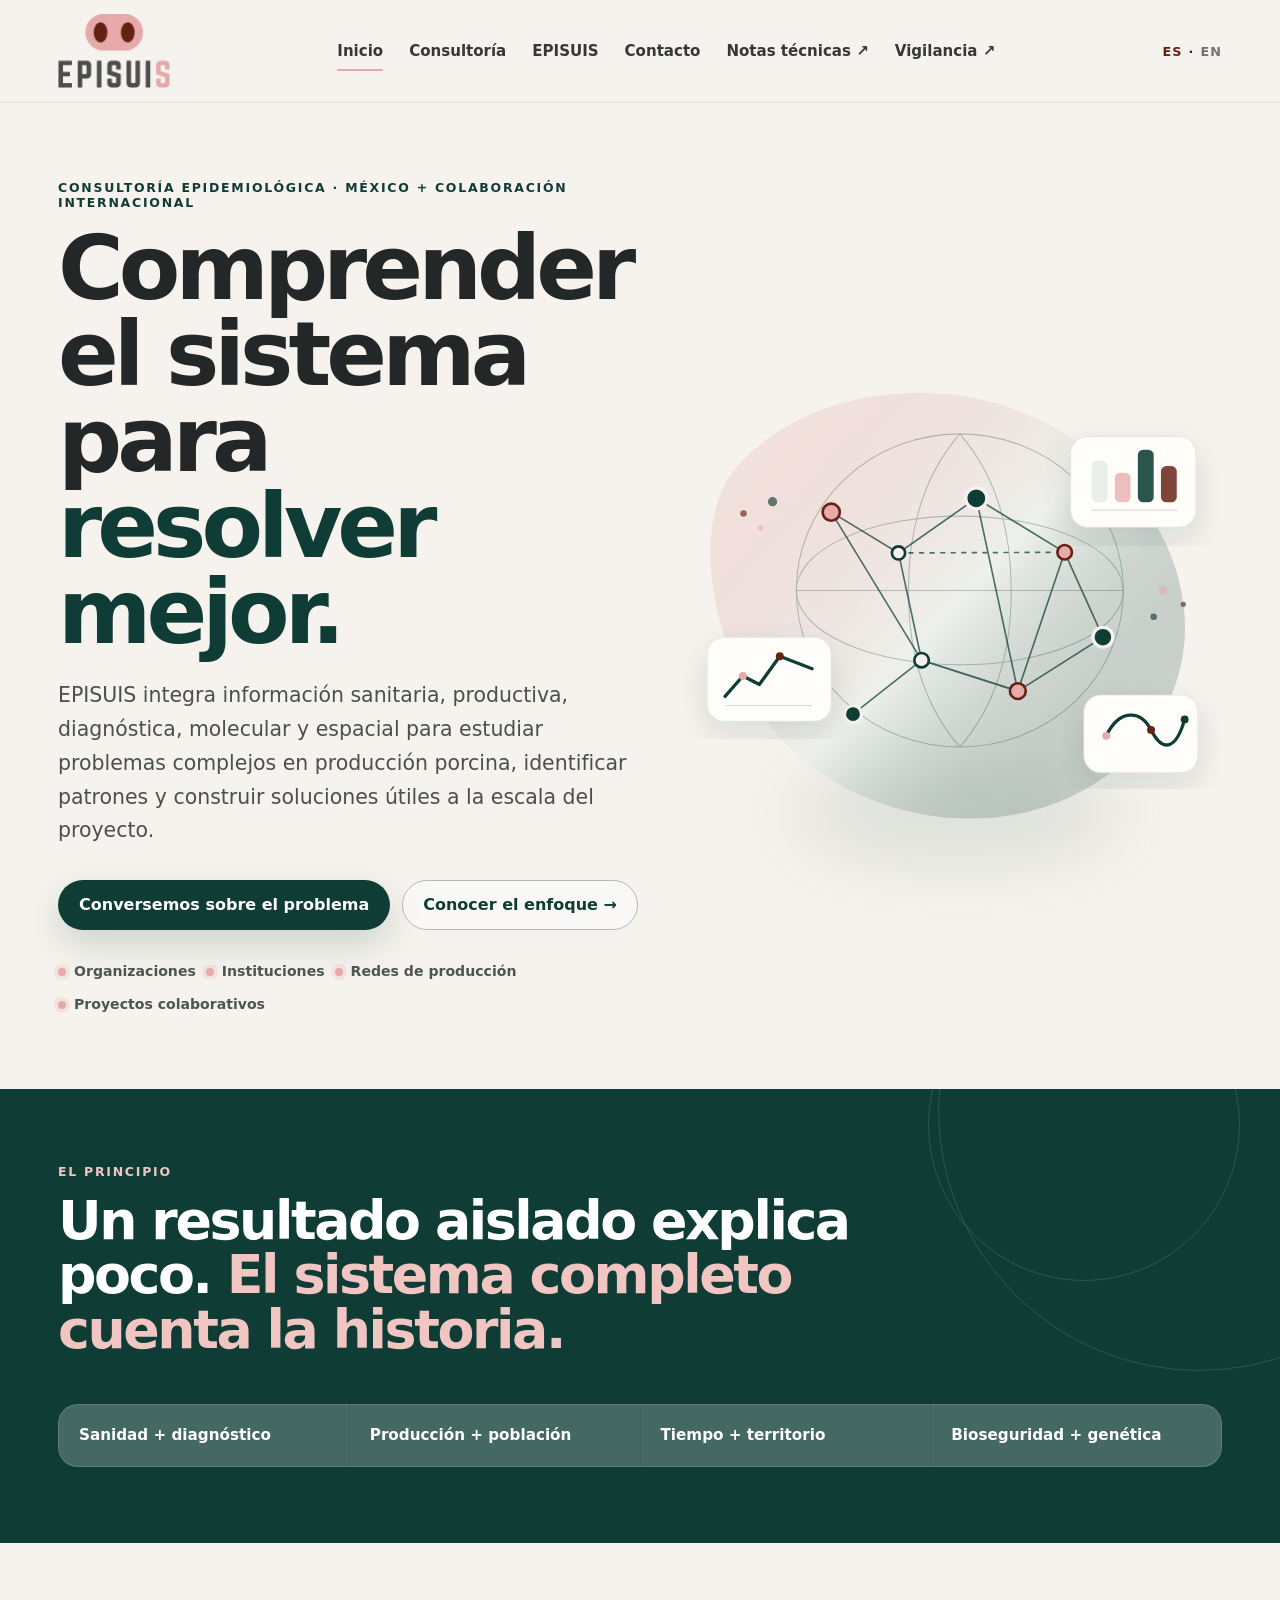
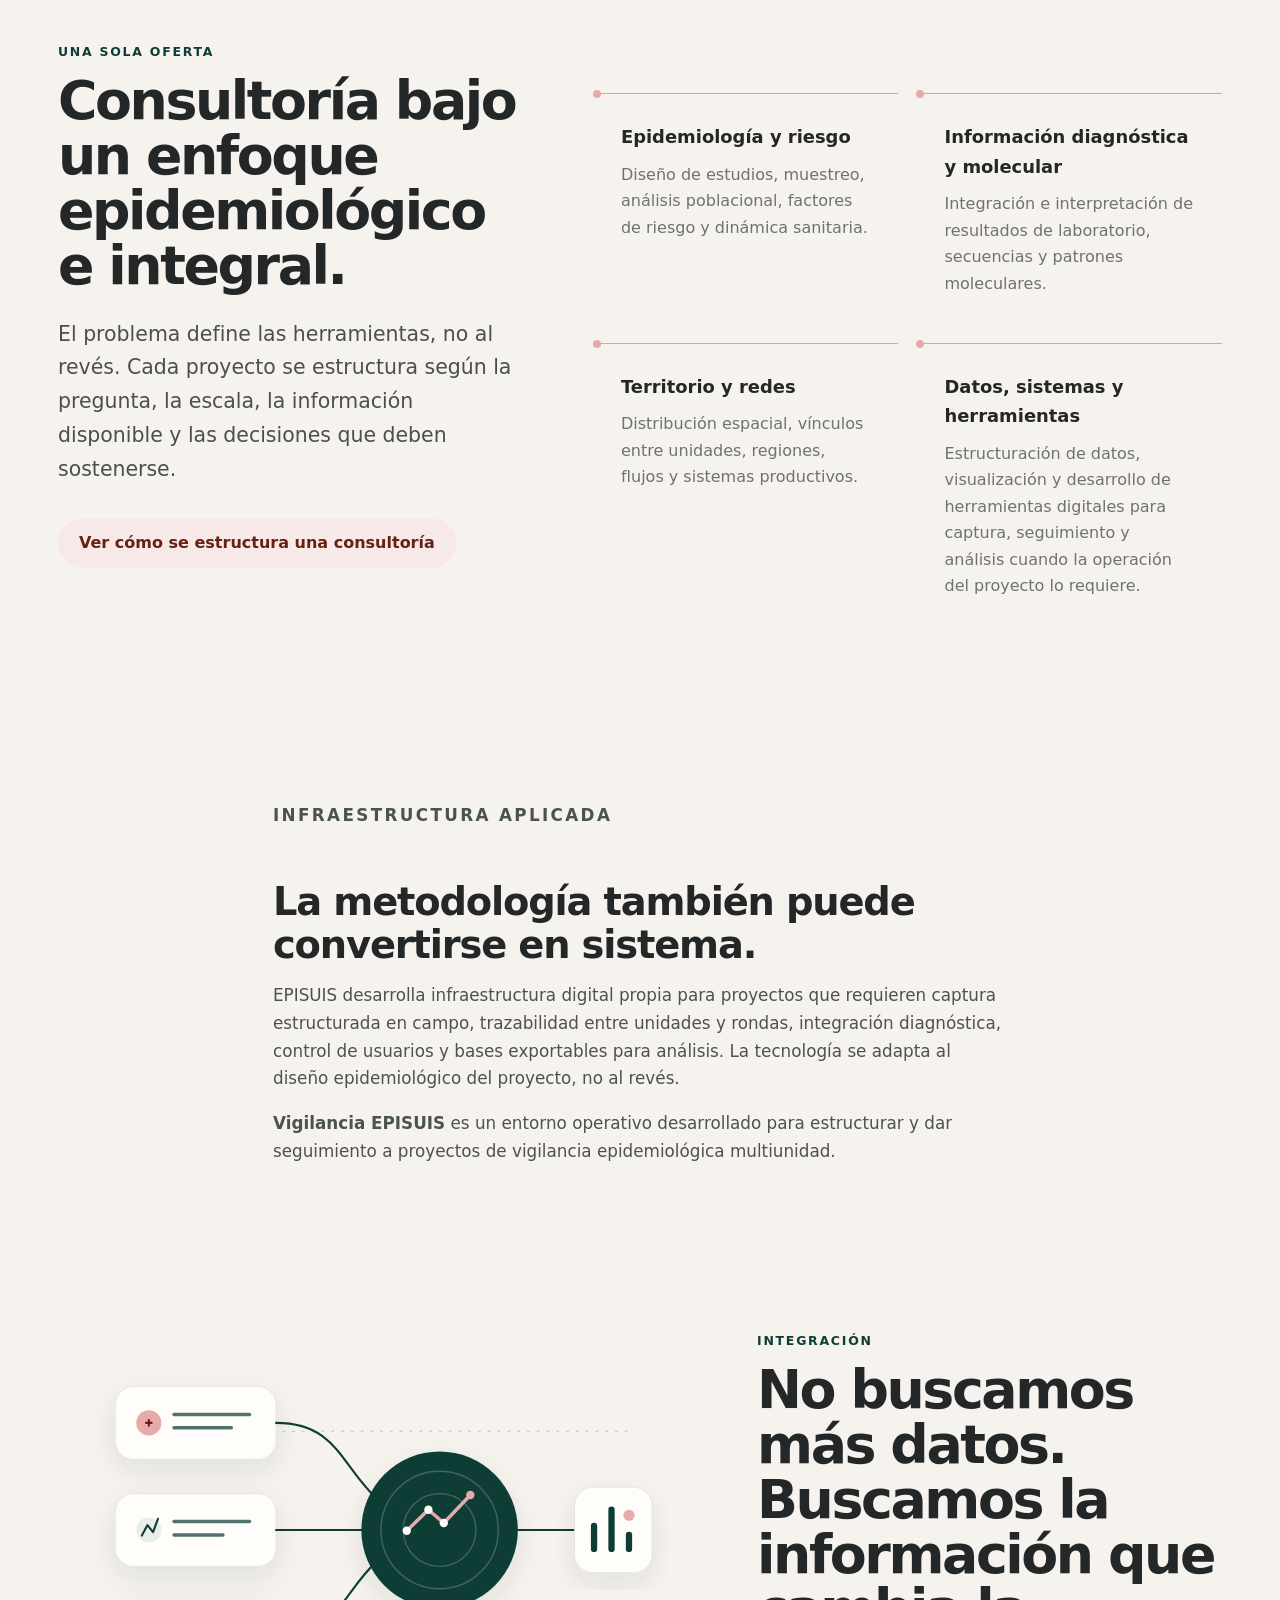
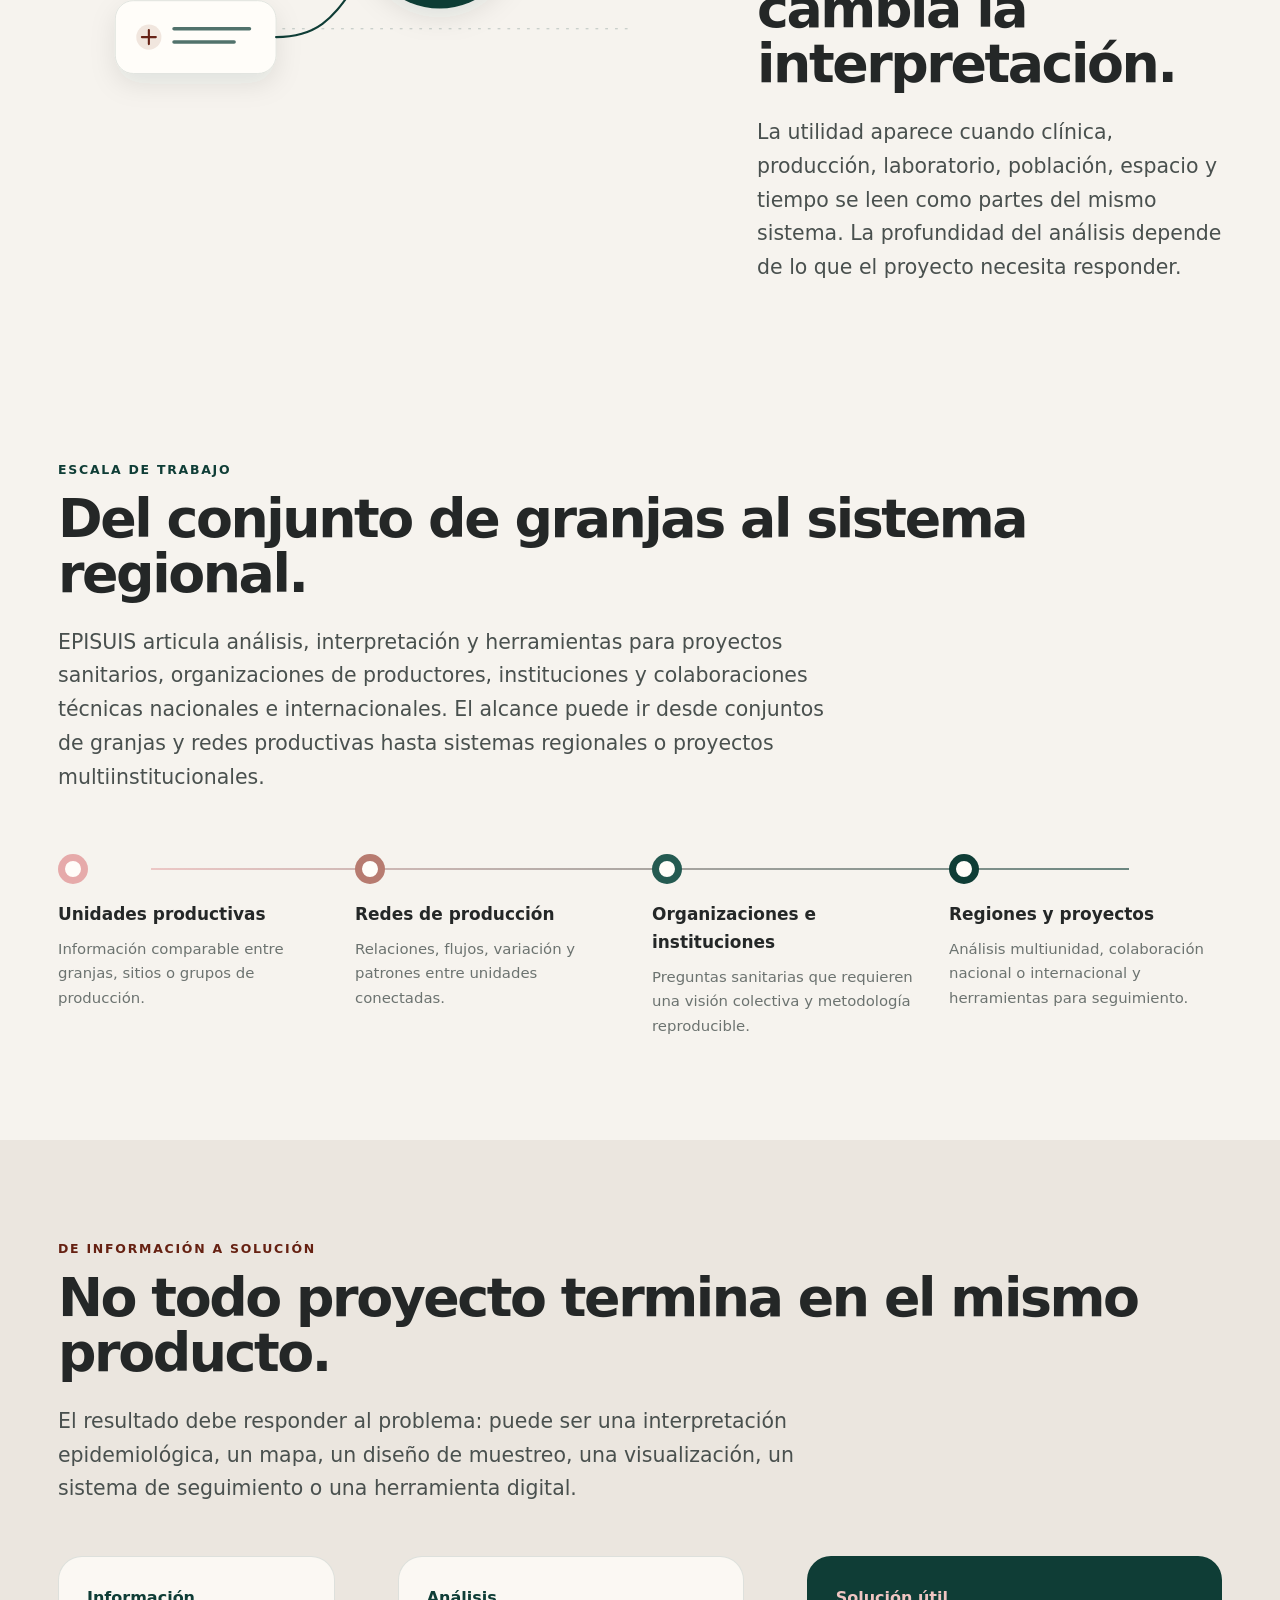
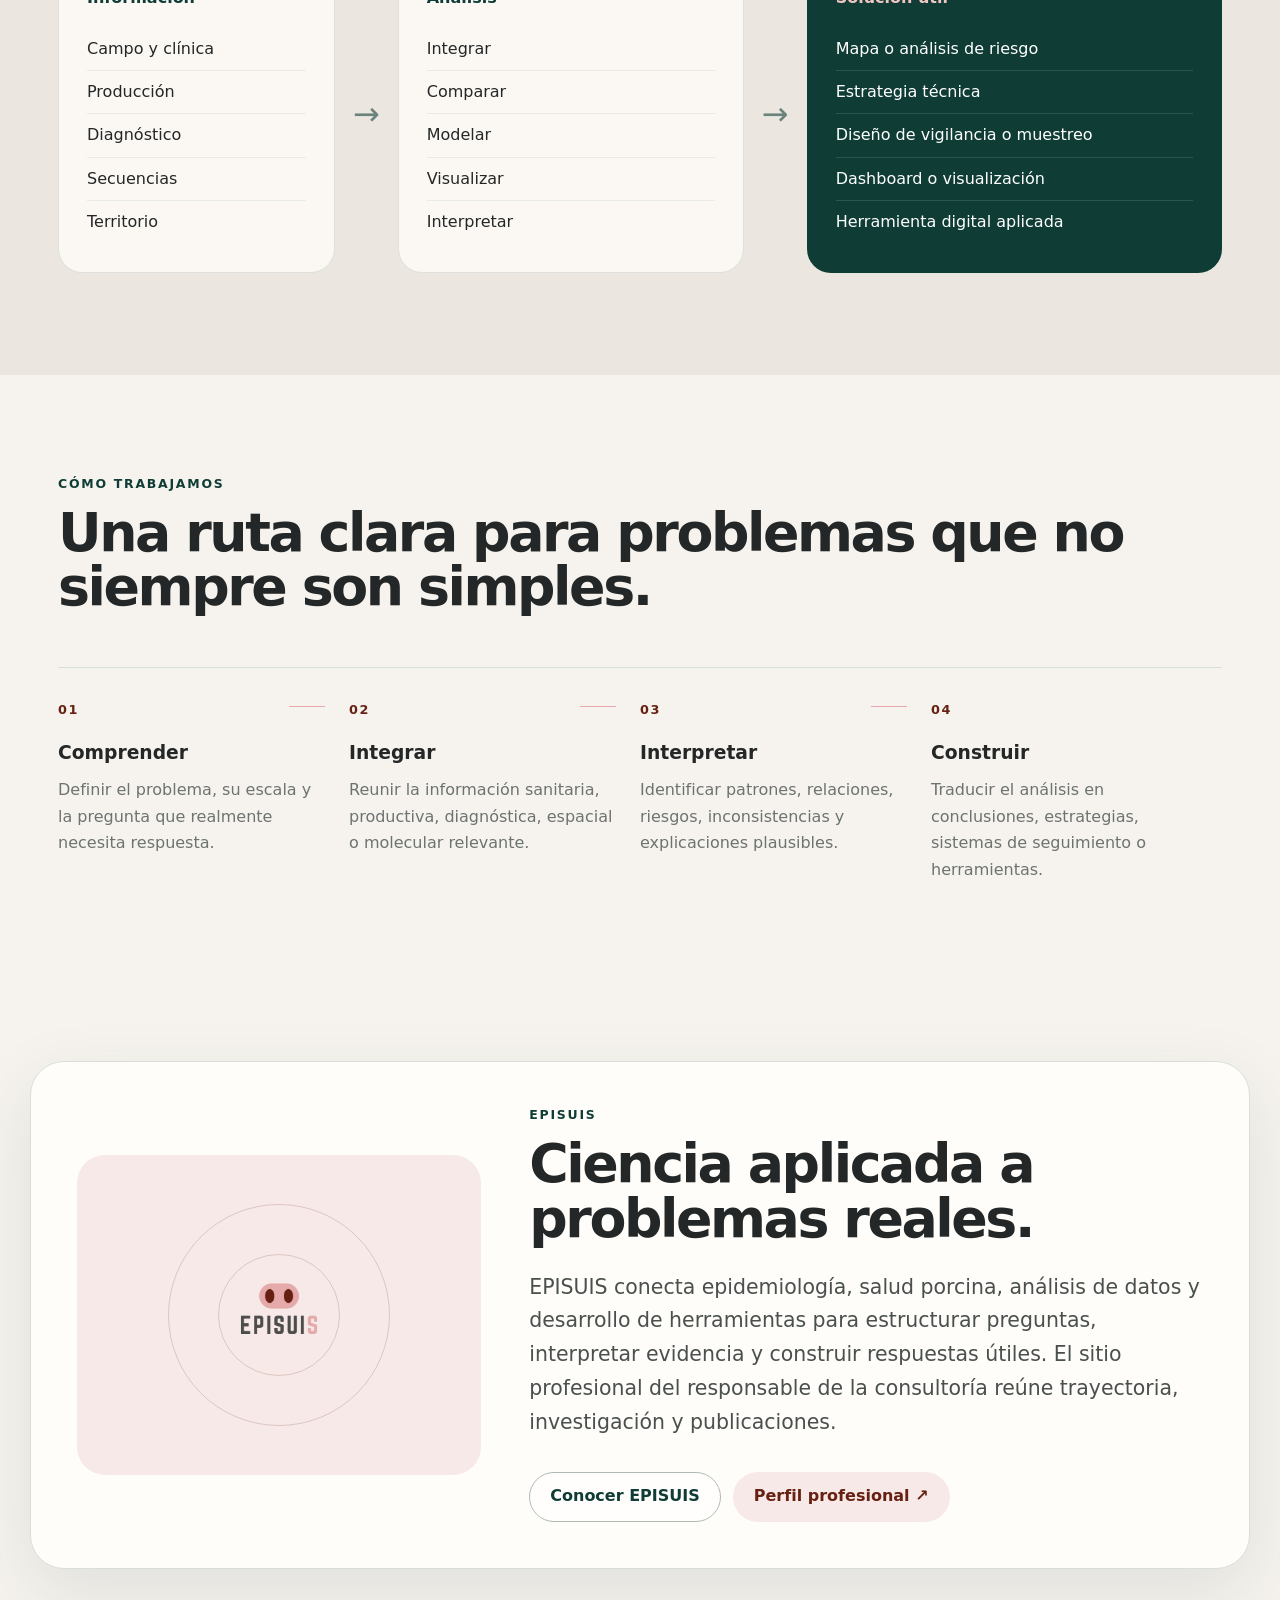
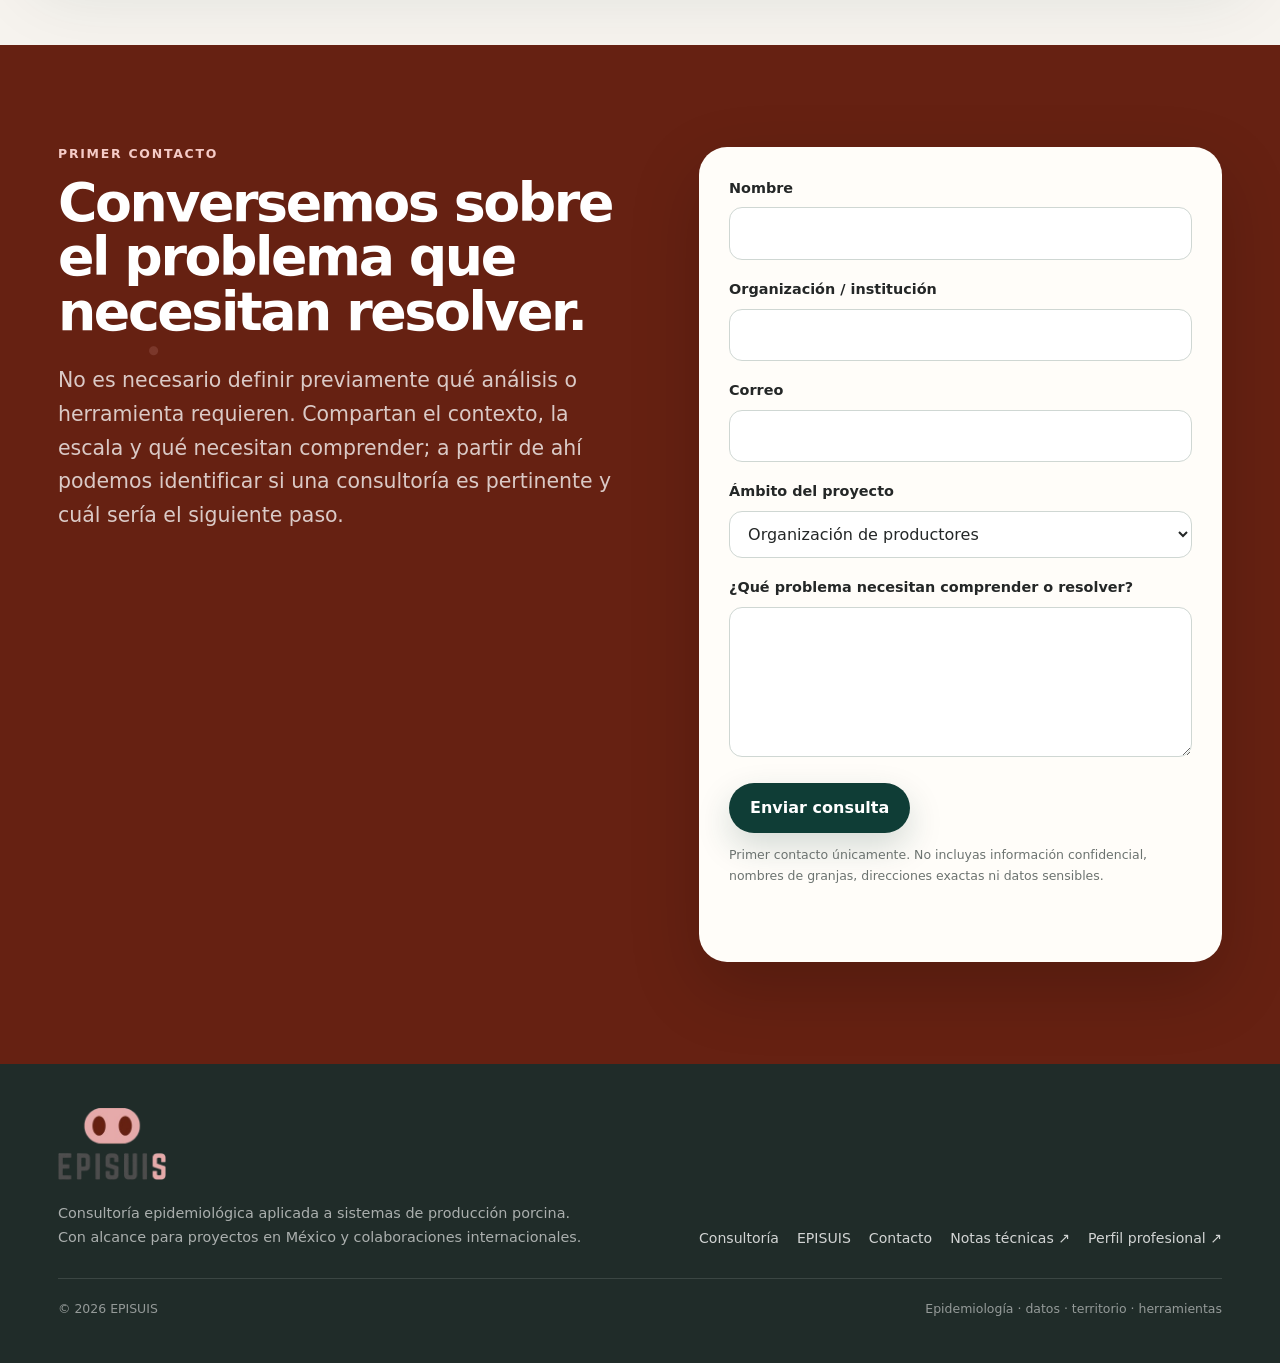
==== commit c4517d5b: "Strengthen applied digital infrastructure positioning" ====
--- a/index.html
+++ b/index.html
@@ -94,8 +94,17 @@
         <article class="capability"><h3>Epidemiología y riesgo</h3><p>Diseño de estudios, muestreo, análisis poblacional, factores de riesgo y dinámica sanitaria.</p></article>
         <article class="capability"><h3>Información diagnóstica y molecular</h3><p>Integración e interpretación de resultados de laboratorio, secuencias y patrones moleculares.</p></article>
         <article class="capability"><h3>Territorio y redes</h3><p>Distribución espacial, vínculos entre unidades, regiones, flujos y sistemas productivos.</p></article>
-        <article class="capability"><h3>Datos y herramientas</h3><p>Análisis, visualización y desarrollo de herramientas digitales cuando el problema lo requiere.</p></article>
-      </div>
+        <article class="capability"><h3>Datos, sistemas y herramientas</h3><p>Estructuración de datos, visualización y desarrollo de herramientas digitales para captura, seguimiento y análisis cuando la operación del proyecto lo requiere.</p></article>
+      </div>
+    </div>
+  </section>
+
+  <section class="section-tight">
+    <div class="container rich-copy reveal">
+      <p class="eyebrow">Infraestructura aplicada</p>
+      <h2>La metodología también puede convertirse en sistema.</h2>
+      <p>EPISUIS desarrolla infraestructura digital propia para proyectos que requieren captura estructurada en campo, trazabilidad entre unidades y rondas, integración diagnóstica, control de usuarios y bases exportables para análisis. La tecnología se adapta al diseño epidemiológico del proyecto, no al revés.</p>
+      <p><strong>Vigilancia EPISUIS</strong> es un entorno operativo desarrollado para estructurar y dar seguimiento a proyectos de vigilancia epidemiológica multiunidad.</p>
     </div>
   </section>
 
